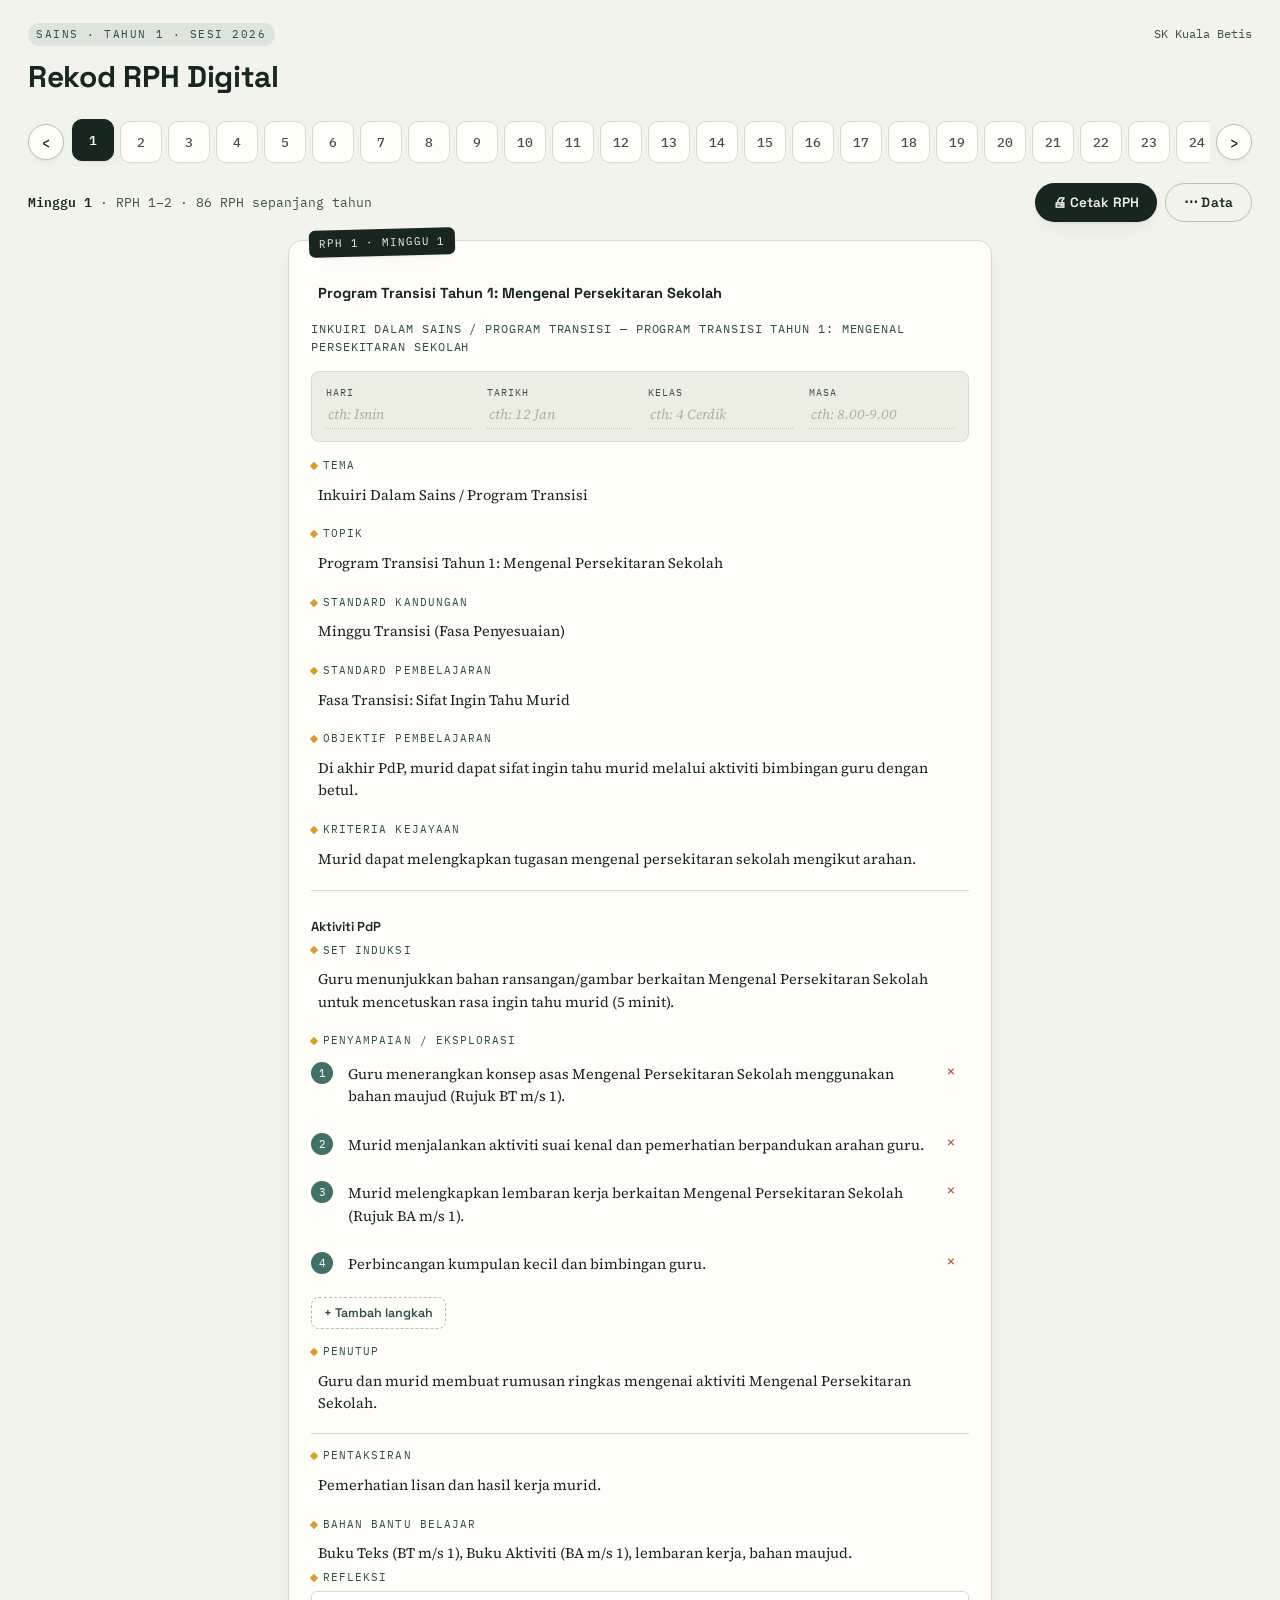
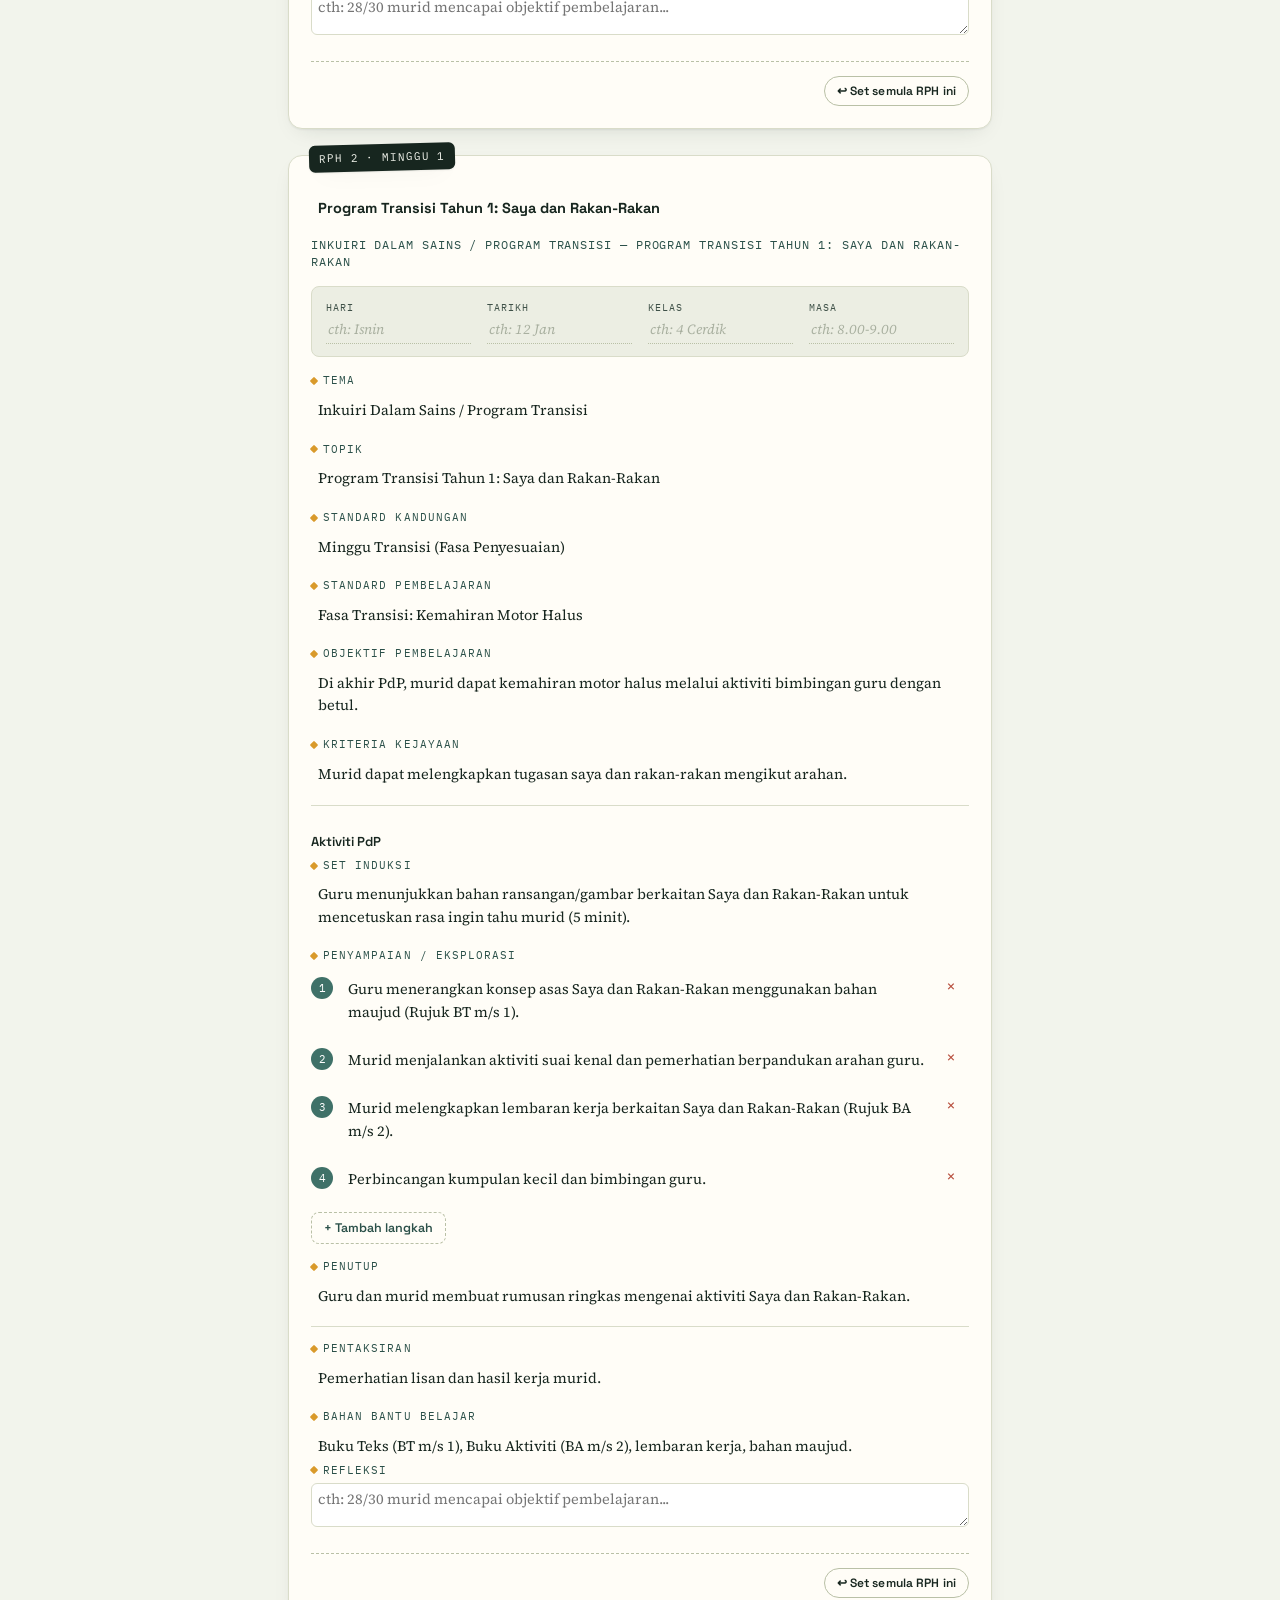
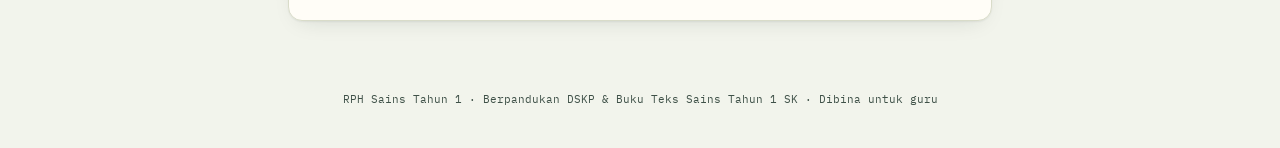
==== rph-sains-tahun1.html @ cc183b9b "Tambah RPH Sains Tahun 1 (86 RPH, Minggu 1-43) Menambah halaman Tahun 1, menggunakan semula app.js d" ====
<!DOCTYPE html>
<html lang="ms">
<head>
<meta charset="UTF-8">
<meta name="viewport" content="width=device-width, initial-scale=1, maximum-scale=5">
<title>RPH Sains Tahun 1 · SK Kuala Betis</title>
<meta name="description" content="Rekod Pengajaran Harian Sains Tahun 1 — pilih minggu, sunting, dan cetak.">

<link rel="preconnect" href="https://fonts.googleapis.com">
<link rel="preconnect" href="https://fonts.gstatic.com" crossorigin>
<link href="https://fonts.googleapis.com/css2?family=Space+Grotesk:wght@500;600;700&family=Source+Serif+4:opsz,wght@8..60,400;8..60,600&family=IBM+Plex+Mono:wght@400;500;600&family=Lexend:wght@300;400;600;700&display=swap" rel="stylesheet">

<link rel="stylesheet" href="assets/style.css">
</head>
<body>

<header class="topbar">
  <div>
    <span class="brand-mark">SAINS · TAHUN 1 · SESI 2026</span>
    <h1>Rekod RPH Digital</h1>
  </div>
  <div class="school-line">SK Kuala Betis</div>
</header>

<nav class="week-picker" aria-label="Pilih minggu">
  <button id="weekPrev" class="week-nav no-print" type="button" aria-label="Minggu sebelum">‹</button>
  <div class="week-scroll" id="weekScroll" role="listbox" aria-label="Senarai minggu 1 hingga 43"></div>
  <button id="weekNext" class="week-nav no-print" type="button" aria-label="Minggu seterusnya">›</button>
</nav>

<div class="toolbar no-print">
  <div class="toolbar-info" id="weekInfo"></div>
  <div class="toolbar-actions">
    <button id="printBtn" class="btn btn-primary" type="button">🖨 Cetak RPH</button>
    <button id="menuBtn" class="btn btn-ghost" type="button" aria-label="Buka menu data">⋯ Data</button>
  </div>
</div>

<div class="drawer no-print" id="dataDrawer">
  <p>Suntingan disimpan terus pada peranti/pelayar ini sahaja (localStorage). Muat turun sandaran secara berkala supaya data tidak hilang jika cache pelayar dikosongkan.</p>
  <div class="drawer-row">
    <button id="exportBtn" class="btn btn-ghost btn-sm" type="button">⬇ Muat turun sandaran (.json)</button>
    <label class="btn btn-ghost btn-sm" style="display:inline-flex;align-items:center;">
      ⬆ Muat naik sandaran
      <input id="importInput" type="file" accept="application/json" style="display:none;">
    </label>
    <button id="resetAllBtn" class="btn btn-ghost btn-sm btn-danger" type="button">Set semula semua RPH</button>
  </div>
</div>

<main id="cardsContainer" class="cards"></main>

<div id="printArea" aria-hidden="true"></div>

<footer class="app-footer no-print">
  RPH Sains Tahun 1 · Berpandukan DSKP &amp; Buku Teks Sains Tahun 1 SK · Dibina untuk guru
</footer>

<div class="toast" id="toast"></div>

<script src="assets/data-tahun1-sains.js"></script>
<script src="assets/app.js"></script>
</body>
</html>
---- assets/style.css ----
/* ==========================================================================
   RPH Digital — Design tokens
   Palette: pine ink notebook cover + sage paper + amber highlighter
   Type: Space Grotesk (display/UI) · Source Serif 4 (document body) · IBM Plex Mono (meta/codes)
   ========================================================================== */

:root {
  --ink: #17261f;
  --ink-soft: #3f5148;
  --paper: #f2f4ec;
  --paper-warm: #eceee3;
  --card: #fffdf7;
  --line: #d9dcc9;
  --line-strong: #b9c0a6;
  --amber: #d99a2b;
  --amber-ink: #6b4a10;
  --moss: #3f7168;
  --moss-deep: #2b5049;
  --rust: #b8503f;
  --shadow: 0 1px 2px rgba(23, 38, 31, 0.06), 0 8px 24px -12px rgba(23, 38, 31, 0.18);

  --font-display: "Space Grotesk", "Segoe UI", sans-serif;
  --font-body: "Source Serif 4", Georgia, serif;
  --font-mono: "IBM Plex Mono", ui-monospace, monospace;

  --radius: 14px;
  --radius-sm: 8px;
  --gutter: clamp(14px, 4vw, 28px);
}

* { box-sizing: border-box; }

html { -webkit-text-size-adjust: 100%; }

body {
  margin: 0;
  background:
    radial-gradient(1200px 600px at 15% -10%, #f8f9f1 0%, transparent 55%),
    var(--paper);
  color: var(--ink);
  font-family: var(--font-body);
  line-height: 1.5;
  -webkit-font-smoothing: antialiased;
}

::selection { background: var(--amber); color: var(--ink); }

button {
  font-family: var(--font-display);
  cursor: pointer;
}

:focus-visible {
  outline: 2.5px solid var(--moss);
  outline-offset: 2px;
  border-radius: 4px;
}

a { color: var(--moss-deep); }

/* ==========================================================================
   Top bar
   ========================================================================== */

.topbar {
  padding: 20px var(--gutter) 8px;
  display: flex;
  align-items: baseline;
  justify-content: space-between;
  gap: 12px;
  flex-wrap: wrap;
}

.brand-mark {
  display: inline-block;
  font-family: var(--font-mono);
  font-size: 11px;
  letter-spacing: 0.14em;
  color: var(--moss-deep);
  background: rgba(63, 113, 104, 0.12);
  padding: 3px 8px;
  border-radius: 999px;
  margin-bottom: 8px;
}

.topbar h1 {
  font-family: var(--font-display);
  font-size: clamp(22px, 5vw, 30px);
  font-weight: 700;
  margin: 0;
  letter-spacing: -0.01em;
  color: var(--ink);
}

.school-line {
  font-family: var(--font-mono);
  font-size: 12px;
  color: var(--ink-soft);
  white-space: nowrap;
}

/* ==========================================================================
   Week picker — horizontal notebook-index strip
   ========================================================================== */

.week-picker {
  display: flex;
  align-items: center;
  gap: 6px;
  padding: 10px var(--gutter);
  position: sticky;
  top: 0;
  z-index: 20;
  background: linear-gradient(var(--paper) 82%, transparent);
  backdrop-filter: blur(6px);
}

.week-nav {
  flex: 0 0 auto;
  width: 36px;
  height: 36px;
  border-radius: 50%;
  border: 1.5px solid var(--line-strong);
  background: var(--card);
  color: var(--ink);
  font-size: 18px;
  line-height: 1;
  display: grid;
  place-items: center;
  box-shadow: var(--shadow);
  transition: transform 0.15s ease;
}
.week-nav:active { transform: scale(0.92); }

.week-scroll {
  flex: 1 1 auto;
  display: flex;
  gap: 6px;
  overflow-x: auto;
  scroll-behavior: smooth;
  padding: 4px 2px;
  scrollbar-width: thin;
}
.week-scroll::-webkit-scrollbar { height: 5px; }
.week-scroll::-webkit-scrollbar-thumb { background: var(--line-strong); border-radius: 10px; }

.week-chip {
  flex: 0 0 auto;
  min-width: 42px;
  height: 42px;
  border-radius: 10px;
  border: 1.5px solid var(--line);
  background: var(--card);
  font-family: var(--font-mono);
  font-size: 13px;
  font-weight: 500;
  color: var(--ink-soft);
  display: grid;
  place-items: center;
  transition: all 0.15s ease;
}
.week-chip:hover { border-color: var(--moss); color: var(--moss-deep); }
.week-chip.active {
  background: var(--ink);
  border-color: var(--ink);
  color: var(--paper);
  font-weight: 600;
  transform: translateY(-2px);
  box-shadow: var(--shadow);
}

/* ==========================================================================
   Toolbar
   ========================================================================== */

.toolbar {
  display: flex;
  align-items: center;
  justify-content: space-between;
  gap: 10px;
  padding: 6px var(--gutter) 14px;
  flex-wrap: wrap;
}

.toolbar-info {
  font-family: var(--font-mono);
  font-size: 12.5px;
  color: var(--ink-soft);
}
.toolbar-info b { color: var(--ink); font-weight: 600; }

.toolbar-actions { display: flex; gap: 8px; flex-wrap: wrap; }

.btn {
  border: none;
  border-radius: 999px;
  padding: 10px 18px;
  font-size: 13.5px;
  font-weight: 600;
  letter-spacing: 0.01em;
  display: inline-flex;
  align-items: center;
  gap: 6px;
  transition: transform 0.12s ease, box-shadow 0.12s ease, background 0.15s ease;
}
.btn:active { transform: scale(0.96); }

.btn-primary {
  background: var(--ink);
  color: var(--paper);
  box-shadow: var(--shadow);
}
.btn-primary:hover { background: var(--moss-deep); }

.btn-ghost {
  background: transparent;
  color: var(--ink);
  border: 1.5px solid var(--line-strong);
}
.btn-ghost:hover { border-color: var(--moss); color: var(--moss-deep); }

.btn-sm { padding: 6px 12px; font-size: 12px; }

.btn-danger { color: var(--rust); border-color: rgba(184, 80, 63, 0.4); }
.btn-danger:hover { border-color: var(--rust); background: rgba(184, 80, 63, 0.08); }

/* ==========================================================================
   Data drawer (backup / restore / reset)
   ========================================================================== */

.drawer {
  margin: 0 var(--gutter) 14px;
  border: 1.5px dashed var(--line-strong);
  border-radius: var(--radius);
  padding: 14px 16px;
  background: rgba(255, 253, 247, 0.6);
  display: none;
  flex-direction: column;
  gap: 10px;
}
.drawer.open { display: flex; }
.drawer p { margin: 0; font-size: 13px; color: var(--ink-soft); }
.drawer-row { display: flex; gap: 8px; flex-wrap: wrap; align-items: center; }

/* ==========================================================================
   Cards
   ========================================================================== */

.cards {
  padding: 4px var(--gutter) 60px;
  display: flex;
  flex-direction: column;
  gap: 26px;
  max-width: 760px;
  margin: 0 auto;
}

.rph-card {
  position: relative;
  background: var(--card);
  border: 1px solid var(--line);
  border-radius: var(--radius);
  box-shadow: var(--shadow);
  padding: 26px 22px 22px;
  animation: rise 0.35s ease both;
}
@keyframes rise {
  from { opacity: 0; transform: translateY(10px); }
  to { opacity: 1; transform: translateY(0); }
}
.rph-card + .rph-card { animation-delay: 0.06s; }

.tag {
  position: absolute;
  top: -12px;
  left: 20px;
  background: var(--ink);
  color: var(--paper);
  font-family: var(--font-mono);
  font-size: 11px;
  letter-spacing: 0.08em;
  padding: 5px 10px;
  border-radius: 6px;
  transform: rotate(-1.5deg);
  box-shadow: var(--shadow);
}

.rph-title {
  font-family: var(--font-display);
  font-size: 20px;
  font-weight: 700;
  margin: 10px 0 4px;
  color: var(--ink);
  outline-offset: 3px;
}

.rph-subtitle {
  font-family: var(--font-mono);
  font-size: 11.5px;
  color: var(--moss-deep);
  text-transform: uppercase;
  letter-spacing: 0.08em;
  margin-bottom: 16px;
}

.meta-grid {
  display: grid;
  grid-template-columns: repeat(2, 1fr);
  gap: 10px 16px;
  padding: 14px 14px 12px;
  margin-bottom: 16px;
  background: var(--paper-warm);
  border-radius: var(--radius-sm);
  border: 1px solid var(--line);
}
.meta-field label {
  display: block;
  font-family: var(--font-mono);
  font-size: 9.5px;
  letter-spacing: 0.1em;
  text-transform: uppercase;
  color: var(--ink-soft);
  margin-bottom: 3px;
}
.blank {
  font-family: var(--font-body);
  font-size: 14px;
  min-height: 20px;
  border-bottom: 1.5px dotted var(--line-strong);
  padding: 1px 2px 3px;
}
.blank:empty:before {
  content: attr(data-placeholder);
  color: #a9b0a0;
  font-style: italic;
}
.blank:focus { border-bottom-color: var(--moss); border-bottom-style: solid; }

.field-row { margin-bottom: 15px; }
.field-row:last-child { margin-bottom: 0; }

.eyebrow {
  font-family: var(--font-mono);
  font-size: 10.5px;
  letter-spacing: 0.1em;
  text-transform: uppercase;
  color: var(--moss-deep);
  margin: 0 0 5px;
  display: flex;
  align-items: center;
  gap: 6px;
}
.eyebrow:before {
  content: "";
  width: 6px;
  height: 6px;
  background: var(--amber);
  border-radius: 1px;
  transform: rotate(45deg);
  flex: none;
}

.editable {
  font-size: 14.5px;
  line-height: 1.55;
  padding: 4px 6px;
  border-radius: 6px;
  border: 1px solid transparent;
}
.editable:hover { background: rgba(63, 113, 104, 0.05); }
.editable:focus { border-color: var(--moss); background: #fff; }

textarea.editable {
  width: 100%;
  font-family: var(--font-body);
  resize: vertical;
  min-height: 44px;
  border: 1px solid var(--line);
  background: #fff;
}

.section-block {
  border-top: 1px solid var(--line);
  padding-top: 14px;
  margin-top: 14px;
}

.subhead {
  font-family: var(--font-display);
  font-weight: 600;
  font-size: 13px;
  color: var(--ink);
  margin: 12px 0 6px;
}

.step-list { list-style: none; margin: 0; padding: 0; counter-reset: step; }
.step-item {
  counter-increment: step;
  display: flex;
  gap: 10px;
  align-items: flex-start;
  margin-bottom: 8px;
  padding: 6px 6px 6px 0;
  border-radius: 6px;
}
.step-item:hover { background: rgba(63, 113, 104, 0.05); }
.step-item:before {
  content: counter(step);
  flex: none;
  width: 22px;
  height: 22px;
  border-radius: 50%;
  background: var(--moss);
  color: #fff;
  font-family: var(--font-mono);
  font-size: 11px;
  display: grid;
  place-items: center;
  margin-top: 2px;
}
.step-text {
  flex: 1 1 auto;
  font-size: 14.5px;
  line-height: 1.55;
  padding: 2px 4px;
  border-radius: 5px;
  border: 1px solid transparent;
}
.step-text:focus { border-color: var(--moss); background: #fff; }
.step-remove {
  flex: none;
  background: none;
  border: none;
  color: var(--rust);
  font-size: 16px;
  width: 24px;
  height: 24px;
  border-radius: 50%;
  line-height: 1;
}
.step-remove:hover { background: rgba(184, 80, 63, 0.12); }

.step-add {
  margin-top: 4px;
  background: none;
  border: 1.5px dashed var(--line-strong);
  color: var(--moss-deep);
  border-radius: 8px;
  padding: 7px 12px;
  font-size: 12.5px;
  font-weight: 600;
}
.step-add:hover { border-color: var(--moss); background: rgba(63, 113, 104, 0.06); }

.card-footer {
  display: flex;
  justify-content: space-between;
  align-items: center;
  margin-top: 20px;
  padding-top: 14px;
  border-top: 1px dashed var(--line-strong);
}

.save-state {
  font-family: var(--font-mono);
  font-size: 11px;
  color: var(--ink-soft);
  opacity: 0;
  transition: opacity 0.4s ease;
}
.save-state.show { opacity: 1; }
.save-state.edited { color: var(--amber-ink); }

.empty-state {
  text-align: center;
  padding: 60px 20px;
  color: var(--ink-soft);
  font-family: var(--font-mono);
  font-size: 13px;
}

.toast {
  position: fixed;
  bottom: 18px;
  left: 50%;
  transform: translateX(-50%) translateY(20px);
  background: var(--ink);
  color: var(--paper);
  font-family: var(--font-mono);
  font-size: 12.5px;
  padding: 10px 18px;
  border-radius: 999px;
  box-shadow: var(--shadow);
  opacity: 0;
  pointer-events: none;
  transition: all 0.25s ease;
  z-index: 100;
}
.toast.show { opacity: 1; transform: translateX(-50%) translateY(0); }

.app-footer {
  text-align: center;
  font-family: var(--font-mono);
  font-size: 11px;
  color: var(--ink-soft);
  padding: 10px 20px 40px;
}

@media (min-width: 640px) {
  .meta-grid { grid-template-columns: repeat(4, 1fr); }
}

@media (prefers-reduced-motion: reduce) {
  .rph-card, .btn, .week-chip { animation: none !important; transition: none !important; }
}

/* ==========================================================================
   Print — dedicated #printArea, built at print time to match the required
   RPH table format (Lexend, bordered label/value table, A4). Each RPH is
   wrapped in .print-page (fixed to the page's content box) > .print-page-inner
   (the actual table). app.js measures .print-page-inner's natural height and,
   only when it would overflow one page, scales it down and clamps
   .print-page to the exact page-content height — this is what removes the
   need to manually set the browser's print "scale" to 90% or less.
   ========================================================================== */

#printArea { display: none; }

/* keep these in sync with PRINT_MARGIN_MM in app.js */
#printArea .print-page {
  width: 178mm;
  page-break-after: always;
  break-after: page;
}
#printArea .print-page:last-child {
  page-break-after: auto;
  break-after: auto;
}

#printArea .print-page-inner { transform-origin: top left; }

#printArea h1 {
  text-align: center;
  font-size: 16.5px;
  margin: 0 0 8px;
  font-family: 'Lexend', sans-serif;
}

#printArea table {
  width: 100%;
  border-collapse: collapse;
  font-family: 'Lexend', sans-serif;
  font-size: 11px;
  line-height: 1.4;
  color: #000;
}

#printArea td {
  border: 1px solid #000;
  padding: 4.5px 7px;
  vertical-align: top;
}

#printArea td.label {
  width: 26%;
  font-weight: 600;
  background-color: #f4f4f4;
  white-space: nowrap;
}

#printArea td.refleksi { height: 60px; }

#printArea ol { margin: 0; padding-left: 16px; }
#printArea ol li { margin-bottom: 2px; }

@media print {
  @page { size: A4; margin: 16mm; }

  html, body { background: #fff !important; }

  .topbar, .week-picker, .toolbar, .drawer, .cards, .app-footer, .toast, .no-print {
    display: none !important;
  }

  #printArea { display: block !important; }
}
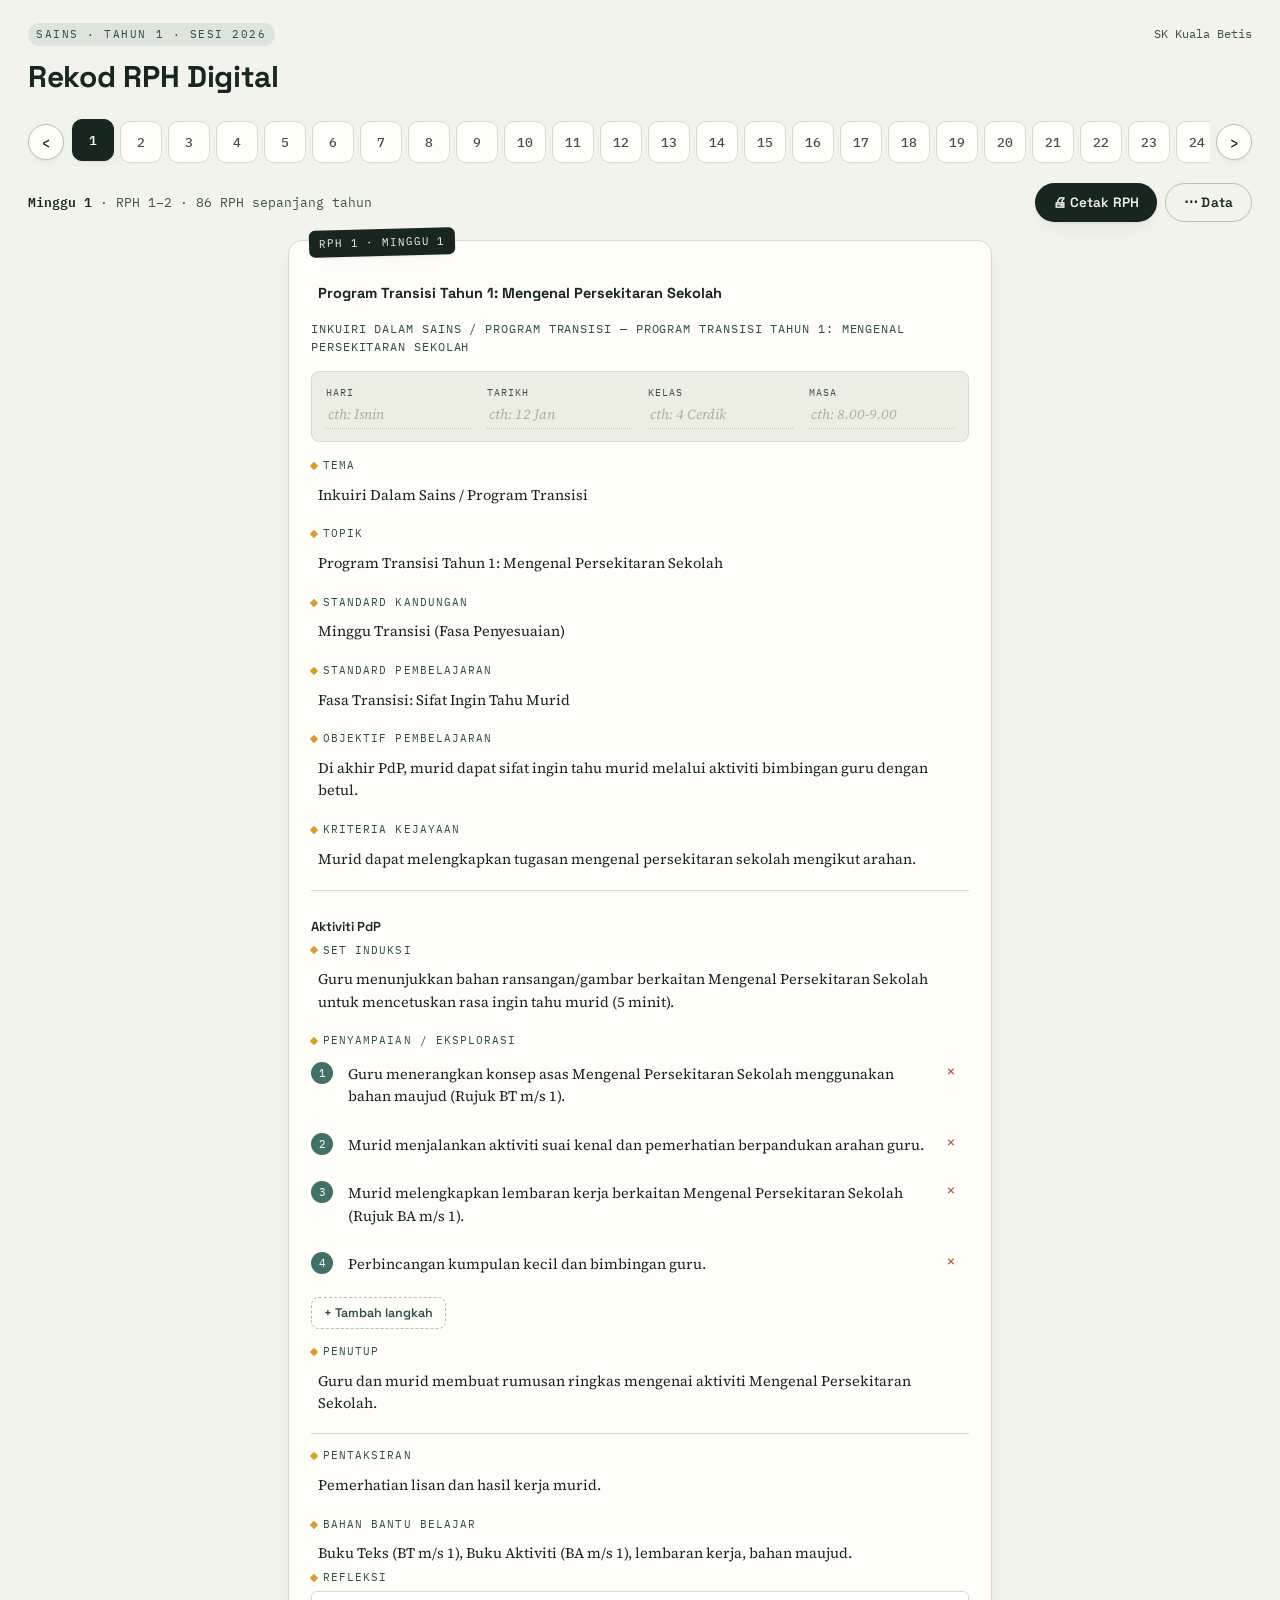
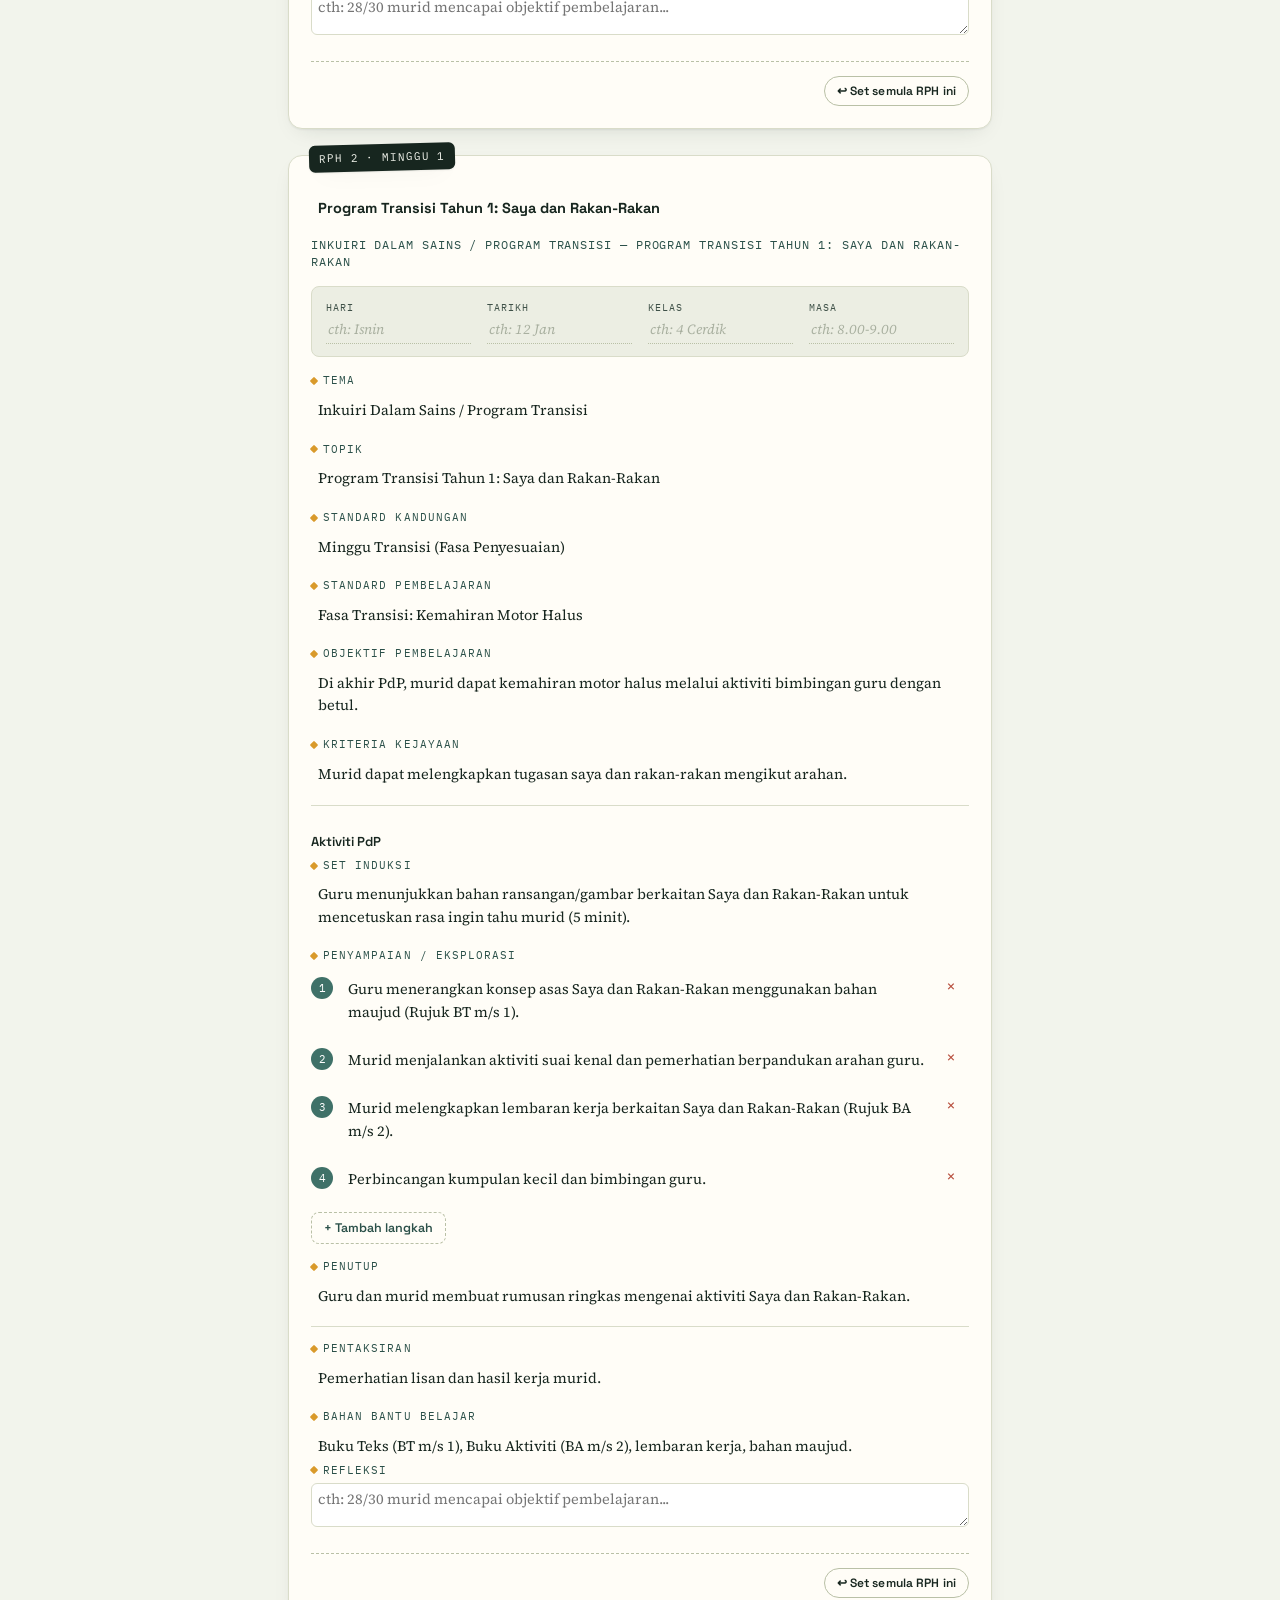
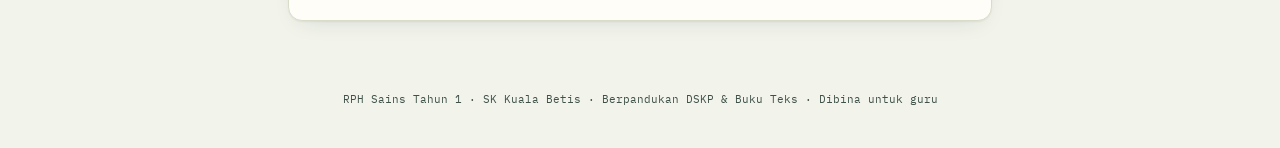
==== commit 135ab6dc: "Skopkan kunci simpanan ikut kurikulum + jadikan nilai boleh ubah satu sumber Dua perubahan berkaitan" ====
--- a/rph-sains-tahun1.html
+++ b/rph-sains-tahun1.html
@@ -58,6 +58,7 @@
 
 <div class="toast" id="toast"></div>
 
+<script src="assets/site.js"></script>
 <script src="assets/data-tahun1-sains.js"></script>
 <script src="assets/app.js"></script>
 </body>
